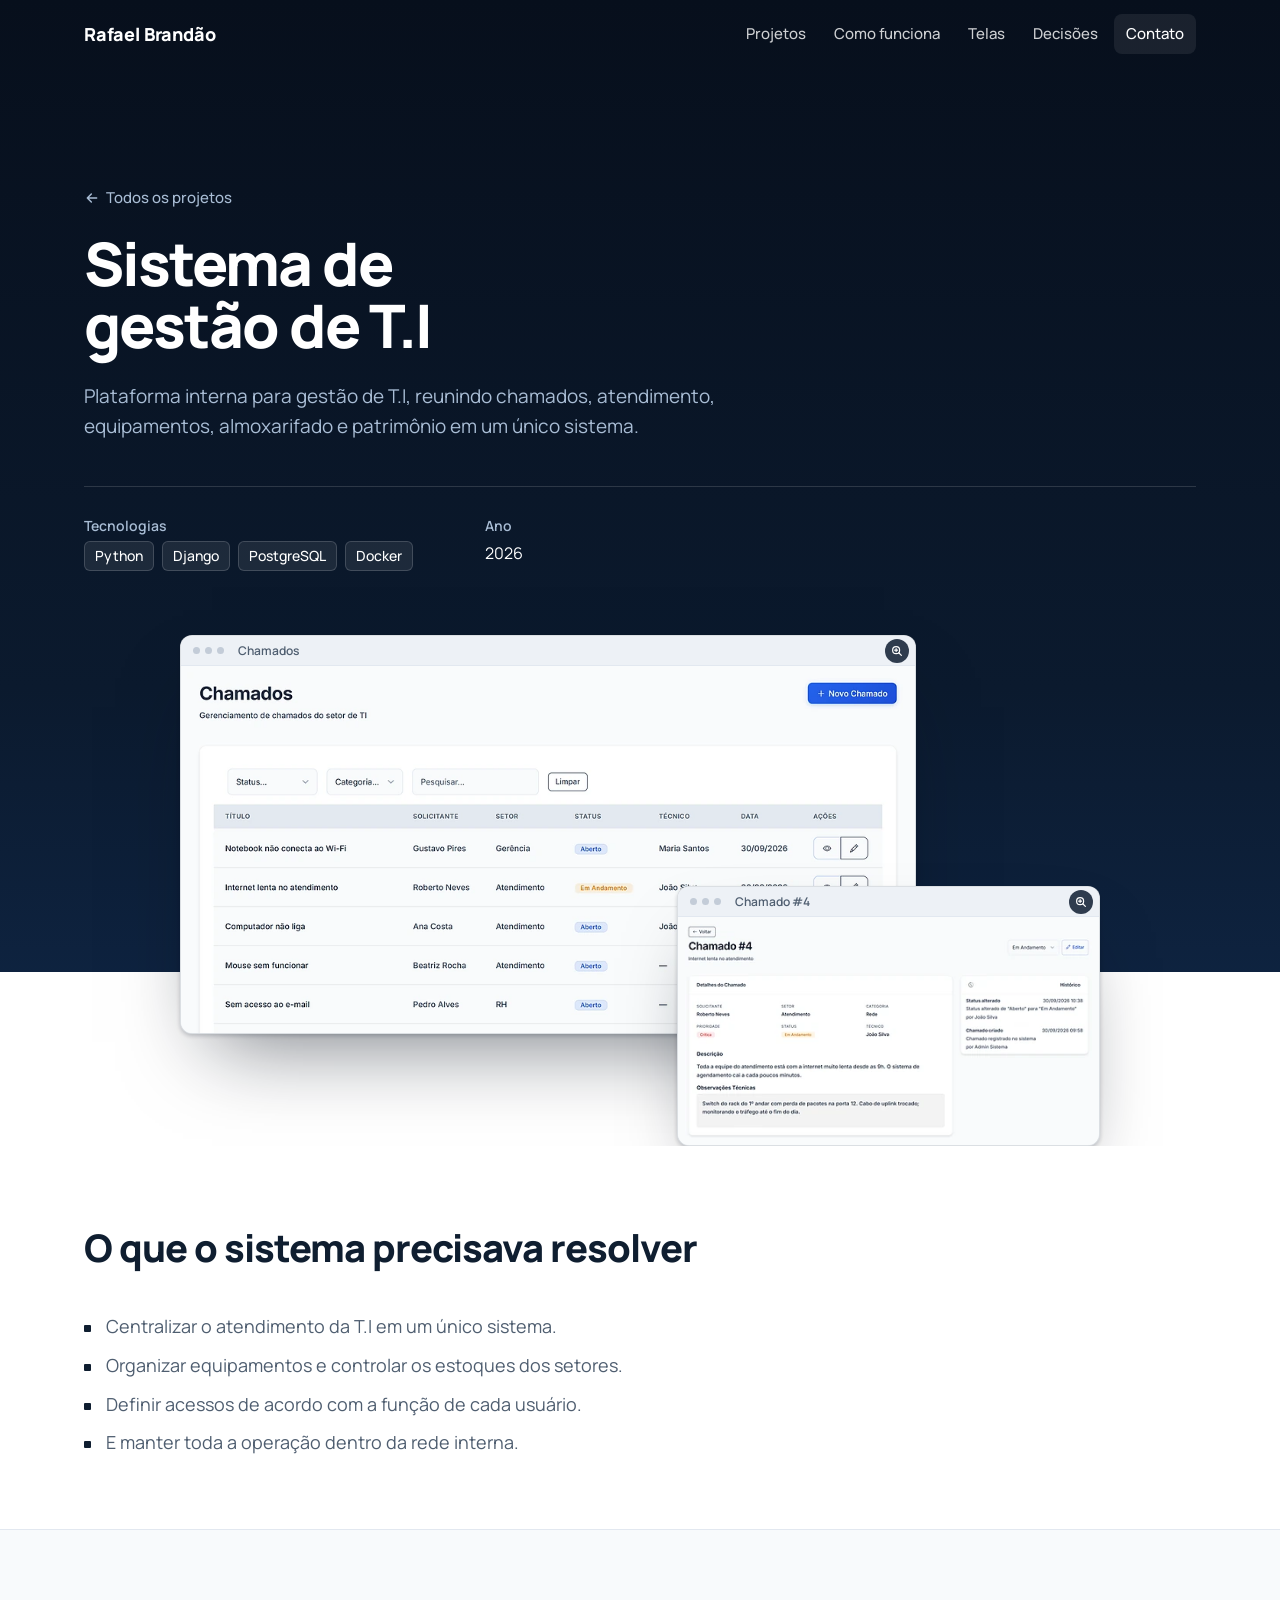
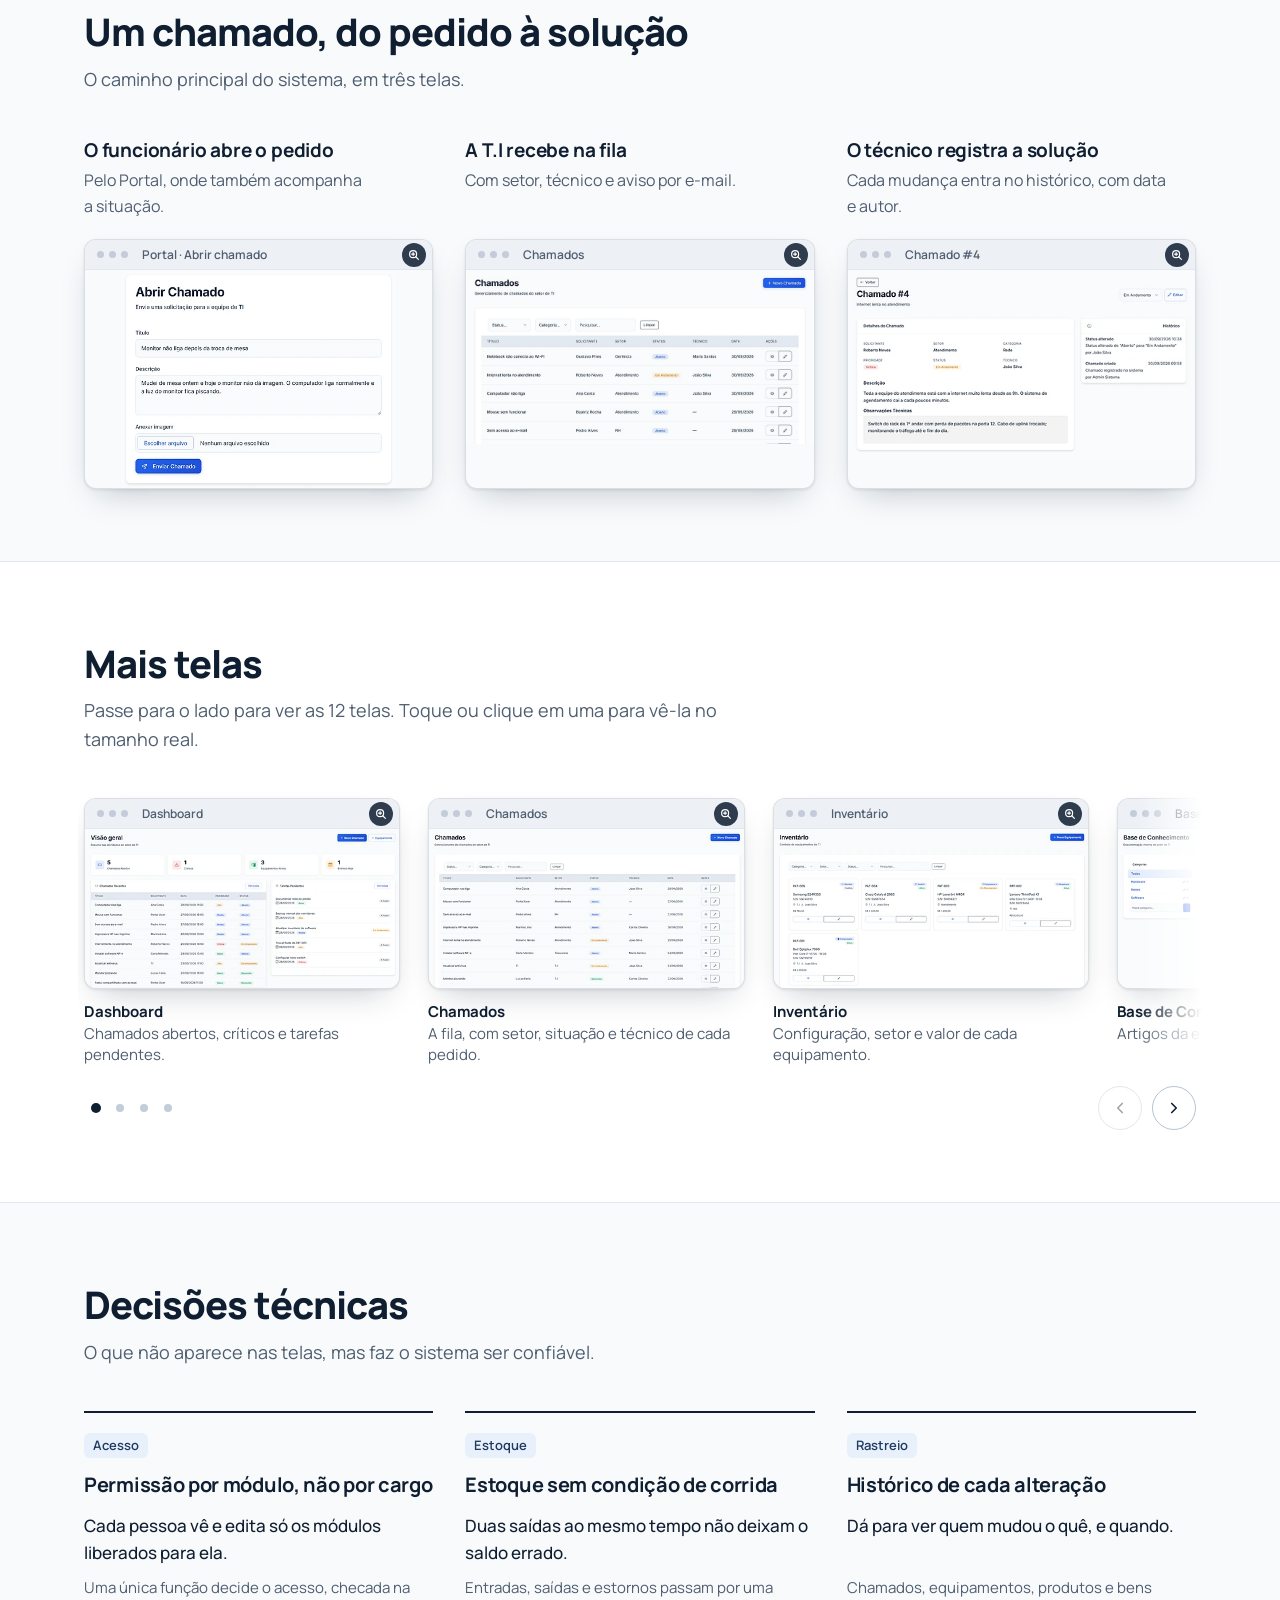
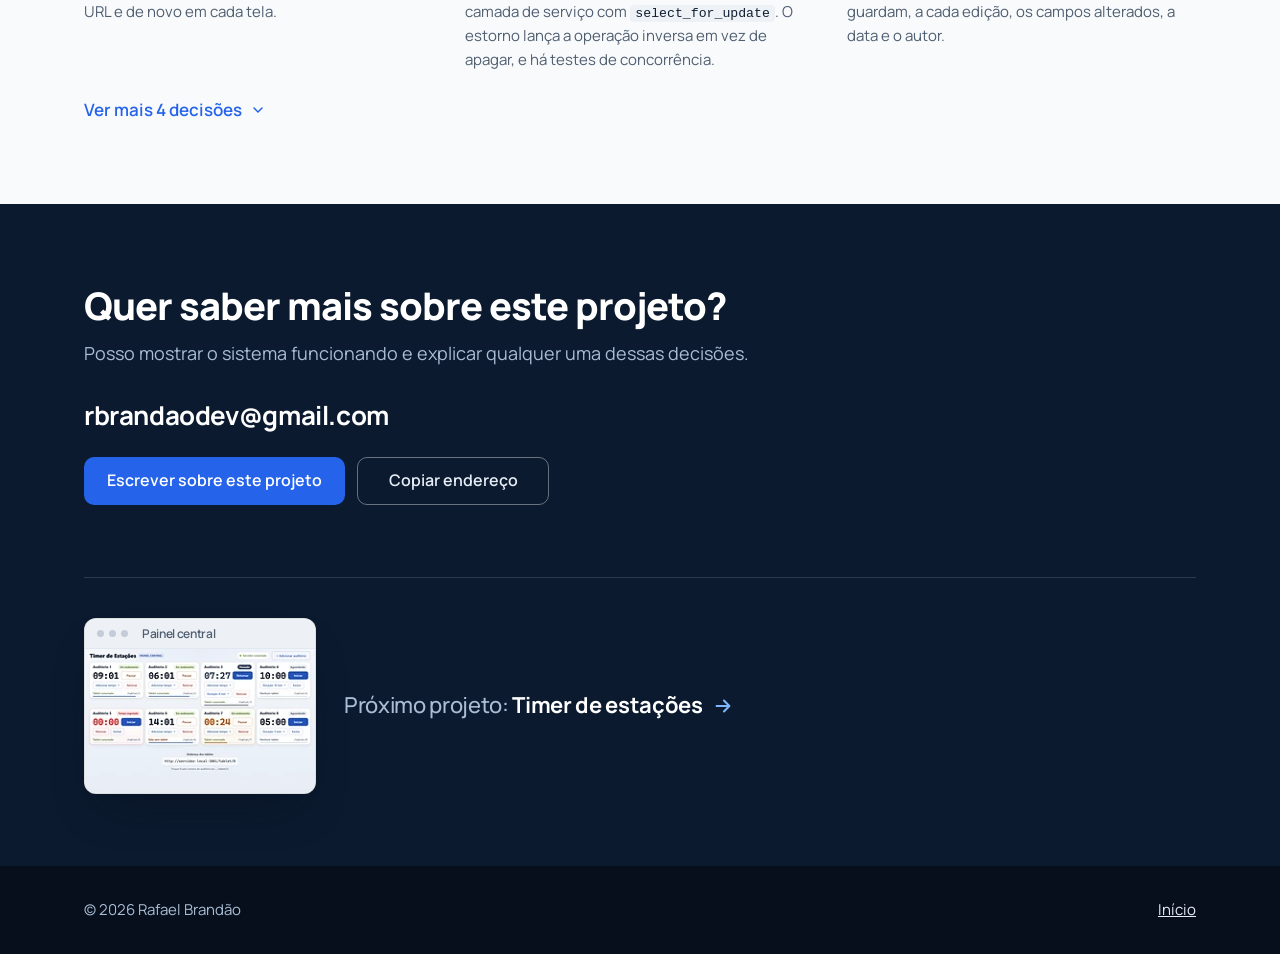
==== projetos/sistema-gestao-ti.html @ ccccfebf "Portfólio com três estudos de caso Site estático em HTML, CSS e JavaScript puros, sem dependências, " ====
<!DOCTYPE html>
<html lang="pt-BR">
<head>
<meta charset="UTF-8">
<meta name="viewport" content="width=device-width, initial-scale=1">
<title>Sistema de gestão de T.I — Rafael Brandão</title>
<meta name="description" content="Estudo de caso: sistema interno de gestão de T.I em Django, com chamados, inventário, almoxarifado e patrimônio.">
<meta name="theme-color" content="#070F1C">
<link rel="icon" href="../assets/icones/icone.svg" type="image/svg+xml">
<link rel="icon" href="../assets/icones/icone-32.png" type="image/png" sizes="32x32">
<link rel="apple-touch-icon" href="../assets/icones/icone-180.png">
<meta property="og:type" content="article">
<meta property="og:locale" content="pt_BR">
<meta property="og:site_name" content="Rafael Brandão">
<meta property="og:title" content="Sistema de gestão de T.I — Rafael Brandão">
<meta property="og:description" content="Estudo de caso: sistema interno de gestão de T.I em Django, com chamados, inventário, almoxarifado e patrimônio.">
<meta property="og:url" content="https://rbrafazin.github.io/portfolio/projetos/sistema-gestao-ti.html">
<meta property="og:image" content="https://rbrafazin.github.io/portfolio/assets/img/compartilhar/sistema-gestao-ti.png">
<meta property="og:image:width" content="1200">
<meta property="og:image:height" content="630">
<meta property="og:image:alt" content="Fila de chamados do sistema de gestão de T.I, com o histórico de um chamado sobreposto">
<meta name="twitter:card" content="summary_large_image">
<!--
  Projeto mostrado de forma anônima: sem nome, logo, setores ou e-mails da instituição.
  As telas são a área de conteúdo do sistema, sem a barra do topo e a lateral.
-->
<link rel="stylesheet" href="../assets/css/estilo.css">
<link rel="stylesheet" href="../assets/css/estudo.css">
</head>
<body>
<a class="pular" href="#conteudo">Pular para o conteúdo</a>

<header class="nav" id="nav">
  <div class="container">
    <a href="../index.html" class="marca">Rafael Brandão</a>
    <button class="nav-toggle" id="nav-toggle" aria-label="Abrir menu" aria-expanded="false" aria-controls="nav-links">
      <svg width="20" height="20" viewBox="0 0 24 24" fill="none" stroke="currentColor" stroke-width="2" stroke-linecap="round" aria-hidden="true"><path d="M4 7h16M4 12h16M4 17h16"/></svg>
    </button>
    <nav class="nav-links" id="nav-links" aria-label="Seções">
      <a href="../index.html#projetos">Projetos</a>
      <a href="#fluxo">Como funciona</a>
      <a href="#telas">Telas</a>
      <a href="#decisoes">Decisões</a>
      <a href="#contato">Contato</a>
    </nav>
  </div>
</header>

<main id="conteudo">

  <div class="topo escuro">
    <div class="container">
      <a class="voltar" href="../index.html#projetos">
        <svg width="16" height="16" viewBox="0 0 24 24" fill="none" stroke="currentColor" stroke-width="2.2" stroke-linecap="round" stroke-linejoin="round" aria-hidden="true"><path d="M19 12H5M11 18l-6-6 6-6"/></svg>
        Todos os projetos</a>
      <h1>Sistema de gestão de T.I</h1>
      <p class="sub">Plataforma interna para gestão de T.I, reunindo chamados, atendimento, equipamentos, almoxarifado e patrimônio em um único sistema.</p>
      <dl class="ficha">
        <div><dt>Tecnologias</dt><dd><ul class="etiquetas"><li>Python</li><li>Django</li><li>PostgreSQL</li><li>Docker</li></ul></dd></div>
        <div><dt>Ano</dt><dd>2026</dd></div>
      </dl>
      <div class="topo-tela">
        <div class="capa capa-ti">
          <button type="button" class="janela capa-principal ampliavel" data-titulo="Fila de chamados da T.I"><span class="janela-barra">Chamados</span><img src="../assets/img/sistema-ti/chamados-fila.png" srcset="../assets/img/sistema-ti/chamados-fila-160.webp 160w, ../assets/img/sistema-ti/chamados-fila-240.webp 240w, ../assets/img/sistema-ti/chamados-fila-320.webp 320w, ../assets/img/sistema-ti/chamados-fila-480.webp 480w, ../assets/img/sistema-ti/chamados-fila-640.webp 640w, ../assets/img/sistema-ti/chamados-fila-960.webp 960w, ../assets/img/sistema-ti/chamados-fila-1280.webp 1280w, ../assets/img/sistema-ti/chamados-fila-1920.webp 1920w, ../assets/img/sistema-ti/chamados-fila.png 2560w" sizes="(max-width:880px) 75vw, (max-width:1208px) 72vw, 734px" alt="Fila de chamados da equipe de T.I com título, solicitante, setor e situação de cada pedido" width="2560" height="1280"></button>
          <button type="button" class="janela capa-peca ampliavel" data-titulo="Detalhe de um chamado"><span class="janela-barra">Chamado #4</span><img src="../assets/img/sistema-ti/chamado-detalhe.png" srcset="../assets/img/sistema-ti/chamado-detalhe-160.webp 160w, ../assets/img/sistema-ti/chamado-detalhe-240.webp 240w, ../assets/img/sistema-ti/chamado-detalhe-320.webp 320w, ../assets/img/sistema-ti/chamado-detalhe-480.webp 480w, ../assets/img/sistema-ti/chamado-detalhe-640.webp 640w, ../assets/img/sistema-ti/chamado-detalhe-960.webp 960w, ../assets/img/sistema-ti/chamado-detalhe-1280.webp 1280w, ../assets/img/sistema-ti/chamado-detalhe-1920.webp 1920w, ../assets/img/sistema-ti/chamado-detalhe.png 2560w" sizes="(max-width:880px) 43vw, (max-width:1208px) 41vw, 421px" alt="Histórico de um chamado, com cada mudança de situação, a data e quem alterou" width="2560" height="1380"></button>
        </div>
      </div>
    </div>
  </div>

  <section id="contexto">
    <div class="container">
      <div class="titulo-sec"><h2>O que o sistema precisava resolver</h2></div>
      <div class="texto-longo">
        <ul class="objetivos">
          <li>Centralizar o atendimento da T.I em um único sistema.</li>
          <li>Organizar equipamentos e controlar os estoques dos setores.</li>
          <li>Definir acessos de acordo com a função de cada usuário.</li>
          <li>E manter toda a operação dentro da rede interna.</li>
        </ul>
      </div>
    </div>
  </section>

  <section id="fluxo">
    <div class="container">
      <div class="titulo-sec">
        <h2>Um chamado, do pedido à solução</h2>
        <p>O caminho principal do sistema, em três telas.</p>
      </div>
      <div class="passos iguais">
        <div>
          <h3>O funcionário abre o pedido</h3>
          <p>Pelo Portal, onde também acompanha a situação.</p>
          <button type="button" class="janela ampliavel" data-titulo="Portal: abrir chamado"><span class="janela-barra">Portal · Abrir chamado</span><img src="../assets/img/sistema-ti/portal-abrir.png" srcset="../assets/img/sistema-ti/portal-abrir-160.webp 160w, ../assets/img/sistema-ti/portal-abrir-240.webp 240w, ../assets/img/sistema-ti/portal-abrir-320.webp 320w, ../assets/img/sistema-ti/portal-abrir-480.webp 480w, ../assets/img/sistema-ti/portal-abrir-640.webp 640w, ../assets/img/sistema-ti/portal-abrir-960.webp 960w, ../assets/img/sistema-ti/portal-abrir-1280.webp 1280w, ../assets/img/sistema-ti/portal-abrir.png 1408w" sizes="(max-width:880px) 94vw, (max-width:1208px) 29vw, 347px" alt="Formulário Abrir Chamado preenchido com título e descrição, com campo para anexar imagem" width="1408" height="1108" loading="lazy"></button>
        </div>
        <div>
          <h3>A T.I recebe na fila</h3>
          <p>Com setor, técnico e aviso por e-mail.</p>
          <button type="button" class="janela ampliavel" data-titulo="Fila de chamados da T.I"><span class="janela-barra">Chamados</span><img src="../assets/img/sistema-ti/chamados-fila.png" srcset="../assets/img/sistema-ti/chamados-fila-160.webp 160w, ../assets/img/sistema-ti/chamados-fila-240.webp 240w, ../assets/img/sistema-ti/chamados-fila-320.webp 320w, ../assets/img/sistema-ti/chamados-fila-480.webp 480w, ../assets/img/sistema-ti/chamados-fila-640.webp 640w, ../assets/img/sistema-ti/chamados-fila-960.webp 960w, ../assets/img/sistema-ti/chamados-fila-1280.webp 1280w, ../assets/img/sistema-ti/chamados-fila-1920.webp 1920w, ../assets/img/sistema-ti/chamados-fila.png 2560w" sizes="(max-width:880px) 94vw, (max-width:1208px) 29vw, 347px" alt="Fila de chamados da equipe de T.I com título, solicitante, setor e situação de cada pedido" width="2560" height="1280"></button>
        </div>
        <div>
          <h3>O técnico registra a solução</h3>
          <p>Cada mudança entra no histórico, com data e autor.</p>
          <button type="button" class="janela ampliavel" data-titulo="Detalhe de um chamado"><span class="janela-barra">Chamado #4</span><img src="../assets/img/sistema-ti/chamado-detalhe.png" srcset="../assets/img/sistema-ti/chamado-detalhe-160.webp 160w, ../assets/img/sistema-ti/chamado-detalhe-240.webp 240w, ../assets/img/sistema-ti/chamado-detalhe-320.webp 320w, ../assets/img/sistema-ti/chamado-detalhe-480.webp 480w, ../assets/img/sistema-ti/chamado-detalhe-640.webp 640w, ../assets/img/sistema-ti/chamado-detalhe-960.webp 960w, ../assets/img/sistema-ti/chamado-detalhe-1280.webp 1280w, ../assets/img/sistema-ti/chamado-detalhe-1920.webp 1920w, ../assets/img/sistema-ti/chamado-detalhe.png 2560w" sizes="(max-width:880px) 94vw, (max-width:1208px) 29vw, 347px" alt="Histórico de um chamado, com cada mudança de situação, a data e quem alterou" width="2560" height="1380"></button>
        </div>
      </div>
    </div>
  </section>

  <section id="telas">
    <div class="container">
      <div class="titulo-sec">
        <h2>Mais telas</h2>
        <p>Passe para o lado para ver as 12 telas. Toque ou clique em uma para vê-la no tamanho real.</p>
      </div>
      <div class="carrossel" data-carrossel>
        <div class="miniaturas carrossel-trilho" tabindex="0" aria-label="Telas do sistema; role para o lado para ver todas">
          <figure>
            <button type="button" class="janela ampliavel" data-densidade="1" data-titulo="Dashboard"><span class="janela-barra">Dashboard</span><img src="../assets/img/sistema-ti/telas/dashboard.png" srcset="../assets/img/sistema-ti/telas/dashboard-160.webp 160w, ../assets/img/sistema-ti/telas/dashboard-240.webp 240w, ../assets/img/sistema-ti/telas/dashboard-320.webp 320w, ../assets/img/sistema-ti/telas/dashboard-480.webp 480w, ../assets/img/sistema-ti/telas/dashboard-640.webp 640w, ../assets/img/sistema-ti/telas/dashboard-960.webp 960w, ../assets/img/sistema-ti/telas/dashboard-1280.webp 1280w, ../assets/img/sistema-ti/telas/dashboard.png 1656w" sizes="(max-width:880px) 46vw, (max-width:1208px) 30vw, 350px" alt="Dashboard com chamados abertos, críticos, equipamentos ativos, eventos do dia, chamados recentes e tarefas pendentes" width="1656" height="840" loading="lazy"></button>
            <figcaption><b>Dashboard</b> Chamados abertos, críticos e tarefas pendentes.</figcaption>
          </figure>
          <figure>
            <button type="button" class="janela ampliavel" data-densidade="1" data-titulo="Chamados"><span class="janela-barra">Chamados</span><img src="../assets/img/sistema-ti/telas/chamados.png" srcset="../assets/img/sistema-ti/telas/chamados-160.webp 160w, ../assets/img/sistema-ti/telas/chamados-240.webp 240w, ../assets/img/sistema-ti/telas/chamados-320.webp 320w, ../assets/img/sistema-ti/telas/chamados-480.webp 480w, ../assets/img/sistema-ti/telas/chamados-640.webp 640w, ../assets/img/sistema-ti/telas/chamados-960.webp 960w, ../assets/img/sistema-ti/telas/chamados-1280.webp 1280w, ../assets/img/sistema-ti/telas/chamados.png 1656w" sizes="(max-width:880px) 46vw, (max-width:1208px) 30vw, 350px" alt="Lista de chamados com título, solicitante, setor, situação, técnico e data" width="1656" height="840" loading="lazy"></button>
            <figcaption><b>Chamados</b> A fila, com setor, situação e técnico de cada pedido.</figcaption>
          </figure>
          <figure>
            <button type="button" class="janela ampliavel" data-densidade="1" data-titulo="Inventário"><span class="janela-barra">Inventário</span><img src="../assets/img/sistema-ti/telas/inventario.png" srcset="../assets/img/sistema-ti/telas/inventario-160.webp 160w, ../assets/img/sistema-ti/telas/inventario-240.webp 240w, ../assets/img/sistema-ti/telas/inventario-320.webp 320w, ../assets/img/sistema-ti/telas/inventario-480.webp 480w, ../assets/img/sistema-ti/telas/inventario-640.webp 640w, ../assets/img/sistema-ti/telas/inventario-960.webp 960w, ../assets/img/sistema-ti/telas/inventario-1280.webp 1280w, ../assets/img/sistema-ti/telas/inventario.png 1656w" sizes="(max-width:880px) 46vw, (max-width:1208px) 30vw, 350px" alt="Inventário com um cartão por equipamento: patrimônio, modelo, número de série, setor, responsável e valor" width="1656" height="840" loading="lazy"></button>
            <figcaption><b>Inventário</b> Configuração, setor e valor de cada equipamento.</figcaption>
          </figure>
          <figure>
            <button type="button" class="janela ampliavel" data-densidade="1" data-titulo="Base de Conhecimento"><span class="janela-barra">Base de Conhecimento</span><img src="../assets/img/sistema-ti/telas/base-de-conhecimento.png" srcset="../assets/img/sistema-ti/telas/base-de-conhecimento-160.webp 160w, ../assets/img/sistema-ti/telas/base-de-conhecimento-240.webp 240w, ../assets/img/sistema-ti/telas/base-de-conhecimento-320.webp 320w, ../assets/img/sistema-ti/telas/base-de-conhecimento-480.webp 480w, ../assets/img/sistema-ti/telas/base-de-conhecimento-640.webp 640w, ../assets/img/sistema-ti/telas/base-de-conhecimento-960.webp 960w, ../assets/img/sistema-ti/telas/base-de-conhecimento-1280.webp 1280w, ../assets/img/sistema-ti/telas/base-de-conhecimento.png 1656w" sizes="(max-width:880px) 46vw, (max-width:1208px) 30vw, 350px" alt="Base de conhecimento com categorias à esquerda e artigos de software, hardware e redes" width="1656" height="840" loading="lazy"></button>
            <figcaption><b>Base de Conhecimento</b> Artigos da equipe, organizados por categoria.</figcaption>
          </figure>
          <figure>
            <button type="button" class="janela ampliavel" data-densidade="1" data-titulo="Kanban"><span class="janela-barra">Kanban</span><img src="../assets/img/sistema-ti/telas/kanban.png" srcset="../assets/img/sistema-ti/telas/kanban-160.webp 160w, ../assets/img/sistema-ti/telas/kanban-240.webp 240w, ../assets/img/sistema-ti/telas/kanban-320.webp 320w, ../assets/img/sistema-ti/telas/kanban-480.webp 480w, ../assets/img/sistema-ti/telas/kanban-640.webp 640w, ../assets/img/sistema-ti/telas/kanban-960.webp 960w, ../assets/img/sistema-ti/telas/kanban-1280.webp 1280w, ../assets/img/sistema-ti/telas/kanban.png 1656w" sizes="(max-width:880px) 46vw, (max-width:1208px) 30vw, 350px" alt="Quadro Kanban com as colunas A fazer, Em andamento e Concluído, cada tarefa com prioridade, prazo e responsável" width="1656" height="840" loading="lazy"></button>
            <figcaption><b>Kanban</b> Tarefas com prioridade, prazo e responsável.</figcaption>
          </figure>
          <figure>
            <button type="button" class="janela ampliavel" data-densidade="1" data-titulo="Calendário"><span class="janela-barra">Calendário</span><img src="../assets/img/sistema-ti/telas/calendario.png" srcset="../assets/img/sistema-ti/telas/calendario-160.webp 160w, ../assets/img/sistema-ti/telas/calendario-240.webp 240w, ../assets/img/sistema-ti/telas/calendario-320.webp 320w, ../assets/img/sistema-ti/telas/calendario-480.webp 480w, ../assets/img/sistema-ti/telas/calendario-640.webp 640w, ../assets/img/sistema-ti/telas/calendario-960.webp 960w, ../assets/img/sistema-ti/telas/calendario-1280.webp 1280w, ../assets/img/sistema-ti/telas/calendario.png 1656w" sizes="(max-width:880px) 46vw, (max-width:1208px) 30vw, 350px" alt="Calendário do mês com manutenções, reuniões, backups, visitas e vencimentos, e a lista dos próximos eventos" width="1656" height="840" loading="lazy"></button>
            <figcaption><b>Calendário</b> Manutenções, backups, visitas e vencimentos.</figcaption>
          </figure>
          <figure>
            <button type="button" class="janela ampliavel" data-densidade="1" data-titulo="Portal"><span class="janela-barra">Portal</span><img src="../assets/img/sistema-ti/telas/portal.png" srcset="../assets/img/sistema-ti/telas/portal-160.webp 160w, ../assets/img/sistema-ti/telas/portal-240.webp 240w, ../assets/img/sistema-ti/telas/portal-320.webp 320w, ../assets/img/sistema-ti/telas/portal-480.webp 480w, ../assets/img/sistema-ti/telas/portal-640.webp 640w, ../assets/img/sistema-ti/telas/portal-960.webp 960w, ../assets/img/sistema-ti/telas/portal-1280.webp 1280w, ../assets/img/sistema-ti/telas/portal.png 1656w" sizes="(max-width:880px) 46vw, (max-width:1208px) 30vw, 350px" alt="Portal do funcionário com o formulário Abrir Chamado e a lista Meus Chamados" width="1656" height="840" loading="lazy"></button>
            <figcaption><b>Portal</b> Onde o funcionário abre e acompanha os pedidos.</figcaption>
          </figure>
          <figure>
            <button type="button" class="janela ampliavel" data-densidade="1" data-titulo="Almoxarifado"><span class="janela-barra">Almoxarifado</span><img src="../assets/img/sistema-ti/telas/almoxarifado.png" srcset="../assets/img/sistema-ti/telas/almoxarifado-160.webp 160w, ../assets/img/sistema-ti/telas/almoxarifado-240.webp 240w, ../assets/img/sistema-ti/telas/almoxarifado-320.webp 320w, ../assets/img/sistema-ti/telas/almoxarifado-480.webp 480w, ../assets/img/sistema-ti/telas/almoxarifado-640.webp 640w, ../assets/img/sistema-ti/telas/almoxarifado-960.webp 960w, ../assets/img/sistema-ti/telas/almoxarifado-1280.webp 1280w, ../assets/img/sistema-ti/telas/almoxarifado.png 1656w" sizes="(max-width:880px) 46vw, (max-width:1208px) 30vw, 350px" alt="Produtos do almoxarifado em cartões, com categoria, situação do estoque, saldo, preço e fornecedor" width="1656" height="840" loading="lazy"></button>
            <figcaption><b>Almoxarifado</b> Produtos com saldo, preço e fornecedor.</figcaption>
          </figure>
          <figure>
            <button type="button" class="janela ampliavel" data-densidade="1" data-titulo="Fornecedores"><span class="janela-barra">Fornecedores</span><img src="../assets/img/sistema-ti/telas/fornecedores.png" srcset="../assets/img/sistema-ti/telas/fornecedores-160.webp 160w, ../assets/img/sistema-ti/telas/fornecedores-240.webp 240w, ../assets/img/sistema-ti/telas/fornecedores-320.webp 320w, ../assets/img/sistema-ti/telas/fornecedores-480.webp 480w, ../assets/img/sistema-ti/telas/fornecedores-640.webp 640w, ../assets/img/sistema-ti/telas/fornecedores-960.webp 960w, ../assets/img/sistema-ti/telas/fornecedores-1280.webp 1280w, ../assets/img/sistema-ti/telas/fornecedores.png 1656w" sizes="(max-width:880px) 46vw, (max-width:1208px) 30vw, 350px" alt="Lista de fornecedores com empresa, CNPJ, categoria, vendedor e telefone" width="1656" height="840" loading="lazy"></button>
            <figcaption><b>Fornecedores</b> CNPJ, categoria e contato de cada fornecedor.</figcaption>
          </figure>
          <figure>
            <button type="button" class="janela ampliavel" data-densidade="1" data-titulo="Patrimônios"><span class="janela-barra">Patrimônios</span><img src="../assets/img/sistema-ti/telas/patrimonios.png" srcset="../assets/img/sistema-ti/telas/patrimonios-160.webp 160w, ../assets/img/sistema-ti/telas/patrimonios-240.webp 240w, ../assets/img/sistema-ti/telas/patrimonios-320.webp 320w, ../assets/img/sistema-ti/telas/patrimonios-480.webp 480w, ../assets/img/sistema-ti/telas/patrimonios-640.webp 640w, ../assets/img/sistema-ti/telas/patrimonios-960.webp 960w, ../assets/img/sistema-ti/telas/patrimonios-1280.webp 1280w, ../assets/img/sistema-ti/telas/patrimonios.png 1656w" sizes="(max-width:880px) 46vw, (max-width:1208px) 30vw, 350px" alt="Patrimônios em cartões, com código, categoria, situação, modelo, local e valor de cada bem" width="1656" height="840" loading="lazy"></button>
            <figcaption><b>Patrimônios</b> Os bens de cada setor, com local e valor.</figcaption>
          </figure>
          <figure>
            <button type="button" class="janela ampliavel" data-densidade="1" data-titulo="Movimentações"><span class="janela-barra">Movimentações</span><img src="../assets/img/sistema-ti/telas/movimentacoes.png" srcset="../assets/img/sistema-ti/telas/movimentacoes-160.webp 160w, ../assets/img/sistema-ti/telas/movimentacoes-240.webp 240w, ../assets/img/sistema-ti/telas/movimentacoes-320.webp 320w, ../assets/img/sistema-ti/telas/movimentacoes-480.webp 480w, ../assets/img/sistema-ti/telas/movimentacoes-640.webp 640w, ../assets/img/sistema-ti/telas/movimentacoes-960.webp 960w, ../assets/img/sistema-ti/telas/movimentacoes-1280.webp 1280w, ../assets/img/sistema-ti/telas/movimentacoes.png 1656w" sizes="(max-width:880px) 46vw, (max-width:1208px) 30vw, 350px" alt="Histórico de movimentações do almoxarifado com data, produto, tipo, motivo, quantidade, saldo, fornecedor e usuário" width="1656" height="840" loading="lazy"></button>
            <figcaption><b>Movimentações</b> Entradas e saídas, com estorno a um clique.</figcaption>
          </figure>
          <figure>
            <button type="button" class="janela ampliavel" data-densidade="1" data-titulo="Usuários"><span class="janela-barra">Usuários</span><img src="../assets/img/sistema-ti/telas/usuarios.png" srcset="../assets/img/sistema-ti/telas/usuarios-160.webp 160w, ../assets/img/sistema-ti/telas/usuarios-240.webp 240w, ../assets/img/sistema-ti/telas/usuarios-320.webp 320w, ../assets/img/sistema-ti/telas/usuarios-480.webp 480w, ../assets/img/sistema-ti/telas/usuarios-640.webp 640w, ../assets/img/sistema-ti/telas/usuarios-960.webp 960w, ../assets/img/sistema-ti/telas/usuarios-1280.webp 1280w, ../assets/img/sistema-ti/telas/usuarios.png 1656w" sizes="(max-width:880px) 46vw, (max-width:1208px) 30vw, 350px" alt="Lista de usuários com nome, e-mail, setor e se é administrador e está ativo" width="1656" height="840" loading="lazy"></button>
            <figcaption><b>Usuários</b> Cada pessoa com o seu setor e o seu acesso.</figcaption>
          </figure>
        </div>
      </div>
    </div>
  </section>

  <section id="decisoes">
    <div class="container">
      <div class="titulo-sec">
        <h2>Decisões técnicas</h2>
        <p>O que não aparece nas telas, mas faz o sistema ser confiável.</p>
      </div>
      <ul class="decisoes-grade">
        <li><span class="tema">Acesso</span>
          <h3>Permissão por módulo, não por cargo</h3>
          <p class="na-pratica">Cada pessoa vê e edita só os módulos liberados para ela.</p>
          <p>Uma única função decide o acesso, checada na URL e de novo em cada tela.</p></li>
        <li><span class="tema">Estoque</span>
          <h3>Estoque sem condição de corrida</h3>
          <p class="na-pratica">Duas saídas ao mesmo tempo não deixam o saldo errado.</p>
          <p>Entradas, saídas e estornos passam por uma camada de serviço com <code>select_for_update</code>. O estorno lança a operação inversa em vez de apagar, e há testes de concorrência.</p></li>
        <li><span class="tema">Rastreio</span>
          <h3>Histórico de cada alteração</h3>
          <p class="na-pratica">Dá para ver quem mudou o quê, e quando.</p>
          <p>Chamados, equipamentos, produtos e bens guardam, a cada edição, os campos alterados, a data e o autor.</p></li>
      </ul>
      <details class="mais-decisoes">
        <summary>Ver mais 4 decisões <svg width="16" height="16" viewBox="0 0 24 24" fill="none" stroke="currentColor" stroke-width="2.2" stroke-linecap="round" stroke-linejoin="round" aria-hidden="true"><path d="M6 9l6 6 6-6"/></svg></summary>
        <ul class="decisoes-grade duas">
          <li><span class="tema">Setores</span>
            <h3>Dois setores, um modelo só</h3>
            <p class="na-pratica">Um setor acompanha os dois almoxarifados; o outro vê só o seu.</p>
            <p>Os dois usam as mesmas tabelas, separadas por um campo de setor, e as mesmas views, parametrizadas. O isolamento é assimétrico de propósito.</p></li>
          <li><span class="tema">Patrimônio</span>
            <h3>Inventário e patrimônio sempre iguais</h3>
            <p class="na-pratica">Cadastrar um equipamento de T.I já cria o bem no patrimônio.</p>
            <p>Um signal cria ou atualiza o bem correspondente e traduz o status entre os dois modelos. O número de patrimônio fica travado depois de criado.</p></li>
          <li><span class="tema">Segurança</span>
            <h3>Segurança nos detalhes</h3>
            <p class="na-pratica">Login, planilhas e anexos não viram porta de entrada.</p>
            <p>Bloqueio de força bruta por usuário e IP, CSV protegido contra fórmulas maliciosas, uploads validados e comprimidos, e dados passados ao JavaScript sem interpolação insegura.</p></li>
          <li><span class="tema">Infraestrutura</span>
            <h3>Funciona sem internet</h3>
            <p class="na-pratica">O sistema roda inteiro na rede interna.</p>
            <p>Fontes, bibliotecas de front-end e a geração de PDF ficam no próprio servidor. O deploy roda em Docker, com Gunicorn e Nginx.</p></li>
        </ul>
      </details>
    </div>
  </section>

  <section id="contato" class="fim escuro">
    <div class="container">
      <div class="titulo-sec">
        <h2>Quer saber mais sobre este projeto?</h2>
        <p>Posso mostrar o sistema funcionando e explicar qualquer uma dessas decisões.</p>
      </div>
      <p class="email">rbrandaodev@gmail.com</p>
      <div class="acoes">
        <a class="btn btn-primario" href="mailto:rbrandaodev@gmail.com?subject=Sistema%20de%20gest%C3%A3o%20de%20T.I">Escrever sobre este projeto</a>
        <button type="button" class="btn btn-secundario" data-copiar="rbrandaodev@gmail.com" aria-live="polite">Copiar endereço</button>
      </div>
      <a class="proximo" href="timer-estacoes.html">
        <span class="janela"><span class="janela-barra">Painel central</span><img src="../assets/img/timer-estacoes/painel.png" srcset="../assets/img/timer-estacoes/painel-160.webp 160w, ../assets/img/timer-estacoes/painel-240.webp 240w, ../assets/img/timer-estacoes/painel-320.webp 320w, ../assets/img/timer-estacoes/painel-480.webp 480w, ../assets/img/timer-estacoes/painel-640.webp 640w, ../assets/img/timer-estacoes/painel-960.webp 960w, ../assets/img/timer-estacoes/painel-1280.webp 1280w, ../assets/img/timer-estacoes/painel-1920.webp 1920w, ../assets/img/timer-estacoes/painel.png 2400w" sizes="230px" alt="" width="2400" height="1500" loading="lazy"></span>
        <span>Próximo projeto: <b>Timer de estações</b> <svg width="22" height="22" viewBox="0 0 24 24" fill="none" stroke="currentColor" stroke-width="2.2" stroke-linecap="round" stroke-linejoin="round" aria-hidden="true"><path d="M5 12h14M13 6l6 6-6 6"/></svg></span>
      </a>
    </div>
  </section>

</main>

<footer>
  <div class="container">
    <span>© 2026 Rafael Brandão</span>
    <a class="direita" href="../index.html">Início</a>
  </div>
</footer>

<dialog class="lightbox" id="lightbox" aria-label="Tela ampliada">
  <button type="button" class="fechar" aria-label="Fechar">
    <svg width="18" height="18" viewBox="0 0 24 24" fill="none" stroke="currentColor" stroke-width="2.2" stroke-linecap="round" aria-hidden="true"><path d="M6 6l12 12M18 6L6 18"/></svg>
  </button>
  <figure><figcaption></figcaption></figure>
</dialog>

<script src="../assets/js/site.js"></script>
</body>
</html>
---- assets/css/estilo.css ----
/* ---------- Manrope (local; licença SIL OFL 1.1 em assets/fontes/OFL.txt) ---------- */
/* fonte variável, só o subconjunto latino: um arquivo cobre os pesos de 200 a 800 */
@font-face{font-family:'Manrope';font-style:normal;font-weight:200 800;font-display:swap;src:url('../fontes/manrope.woff2') format('woff2')}

:root{
  --navy-0:#070F1C;
  --navy:#0B1A2E;
  --navy-2:#10284A;
  --fundo:#FFFFFF;
  --fundo-suave:#F8FAFC;   /* igual ao fundo das telas dos projetos: as capturas se fundem nele */
  --tinta:#0F1E30;
  --texto-2:#4F5E70;       /* 6,6:1 no branco; 6,3:1 no fundo suave */
  --no-escuro:#E6EDF6;
  --no-escuro-2:#A9BDD5;   /* 9,1:1 no navy */
  --acao:#2563EB;          /* 4,9:1 no fundo suave; sobre o navy só como preenchimento */
  --acao-forte:#1D4ED8;
  --destaque:#7CB7FF;      /* ênfase e foco sobre o navy (8,4:1) */
  --borda:#E2E8F0;
  --etiqueta-fundo:#E8F0FB;
  --etiqueta-tinta:#1E3A5F; /* 10,0:1 no fundo da etiqueta */
  --borda-no-escuro:rgba(255,255,255,.38);  /* 3,4:1 sobre o navy: contorno de controles */
  --raio:12px;
}
*{margin:0;padding:0;box-sizing:border-box}
html{scroll-behavior:smooth;scrollbar-color:#9AAABB var(--fundo-suave);accent-color:var(--acao)}
html:has(dialog[open]){overflow:hidden}
body{
  font-family:'Manrope',-apple-system,'Segoe UI',Roboto,'Helvetica Neue',Arial,sans-serif;
  font-size:17px;line-height:1.6;color:var(--tinta);background:var(--fundo);
  -webkit-font-smoothing:antialiased;caret-color:var(--acao);
}
::selection{background:var(--destaque);color:var(--navy-0)}
a{color:inherit}
img{max-width:100%;height:auto;display:block}
button{font:inherit;color:inherit}
:focus-visible{outline:2px solid var(--acao);outline-offset:3px;border-radius:6px}
/* a nav, o rodapé e a tela ampliada são escuros sem levar a classe .escuro */
.escuro :focus-visible,.nav :focus-visible,footer :focus-visible,.lightbox :focus-visible{outline-color:var(--destaque)}
h1,h2,h3{text-wrap:balance}
p{text-wrap:pretty}
ul{list-style:none}

.so-leitor{position:absolute;width:1px;height:1px;overflow:hidden;clip-path:inset(50%);white-space:nowrap}
.pular{position:fixed;top:12px;left:12px;z-index:70;padding:10px 16px;border-radius:10px;background:#fff;color:var(--tinta);font-weight:600;text-decoration:none;transform:translateY(-200%)}
.pular:focus{transform:none}

.container{max-width:1160px;margin:0 auto;padding:0 24px}
section{padding:104px 0 96px;scroll-margin-top:64px}
.titulo-sec{max-width:720px;margin-bottom:44px}
.titulo-sec h2{font-size:38px;font-weight:800;line-height:1.12;letter-spacing:-.026em;margin-bottom:12px}
.titulo-sec p{font-size:18px;color:var(--texto-2);max-width:62ch}
.a-definir{
  display:inline-block;font-weight:700;color:#6B4E00;background:#FFF3C4;
  border:1px dashed #B8900F;border-radius:6px;padding:0 8px;
}

/* ---------- nav ---------- */
.nav{position:fixed;top:0;left:0;right:0;z-index:60;border-bottom:1px solid transparent;transition:background .25s,border-color .25s}
/* sem backdrop-filter: com o fundo a 97% o desfoque não aparece, e ele seria refeito a cada quadro da rolagem */
.nav.rolado{background:rgba(7,15,28,.97);border-bottom-color:rgba(255,255,255,.08)}
.nav .container{display:flex;align-items:center;gap:24px;height:68px}
.marca{color:#fff;font-weight:800;font-size:18px;letter-spacing:-.01em;text-decoration:none;margin-right:auto;padding:8px 0}
.nav-links{display:flex;align-items:center;gap:4px;font-size:15px;font-weight:500;color:rgba(255,255,255,.8)}
.nav-links a{padding:8px 12px;border-radius:8px;text-decoration:none;transition:color .15s,background .15s}
.nav-links a:hover,.nav-links a.ativo{color:#fff;background:rgba(255,255,255,.08)}
.nav-toggle{display:none;width:44px;height:44px;border-radius:10px;border:1px solid var(--borda-no-escuro);background:none;color:#fff;cursor:pointer;align-items:center;justify-content:center}
@media (max-width:800px){
  .nav{background:rgba(7,15,28,.94)}
  .nav .container{height:60px}
  .nav-toggle{display:inline-flex}
  .nav-links{display:none;position:absolute;top:60px;left:0;right:0;flex-direction:column;align-items:stretch;gap:2px;background:rgba(7,15,28,.98);padding:8px 16px 16px;border-bottom:1px solid rgba(255,255,255,.08)}
  .nav-links.aberto{display:flex}
  .nav-links a{padding:13px 12px;font-size:16px}
}

/* ---------- topo escuro ---------- */
.topo{color:#fff;padding:176px 0 104px;background:linear-gradient(180deg,var(--navy-0) 0%,var(--navy) 60%,var(--navy-2) 100%)}
.topo h1{font-size:60px;font-weight:800;line-height:1.04;letter-spacing:-.032em;margin-bottom:24px;max-width:15ch}
.topo .sub{font-size:19px;color:var(--no-escuro-2);max-width:58ch}
.acoes{display:flex;flex-wrap:wrap;gap:12px;margin-top:36px}
.btn{display:inline-flex;align-items:center;justify-content:center;gap:8px;min-height:48px;padding:0 22px;border-radius:10px;border:1px solid transparent;font-size:16px;font-weight:600;text-decoration:none;cursor:pointer;transition:background .15s,border-color .15s}
.btn-primario{background:var(--acao);color:#fff}
.btn-primario:hover{background:var(--acao-forte)}
.btn-secundario{background:none;color:var(--no-escuro);border-color:var(--borda-no-escuro)}
.btn-secundario:hover{border-color:rgba(255,255,255,.62);background:rgba(255,255,255,.05)}

/* ---------- contato: o endereço fica visível e selecionável ---------- */
.email{font-size:26px;font-weight:700;letter-spacing:-.015em;color:#fff;user-select:all;overflow-wrap:anywhere}
.email + .acoes{margin-top:20px}
[data-copiar]{min-width:12em}

/* ---------- aparelhos: cada tela aparece onde o sistema roda ---------- */
/* janela de navegador, tablet ou celular, com a tela inteira reduzida dentro; o clique abre a tela no tamanho real */
.janela,.tablet,.celular{display:block;width:100%;padding:0;text-align:left;box-shadow:0 1px 3px rgba(15,30,48,.1),0 14px 32px -14px rgba(15,30,48,.28)}
.janela img,.tablet img,.celular img{display:block;width:100%}
.janela{border-radius:var(--raio);overflow:hidden;background:var(--fundo-suave);border:1px solid rgba(15,30,48,.12)}
.janela-barra{display:flex;align-items:center;height:30px;padding:0 40px 0 12px;background:#EDF1F6;border-bottom:1px solid var(--borda);font-size:12px;font-weight:600;color:var(--texto-2);white-space:nowrap;overflow:hidden;text-overflow:ellipsis}
.janela-barra::before{content:"";flex:none;width:7px;height:7px;border-radius:50%;background:#C3CCD8;box-shadow:12px 0 #C3CCD8,24px 0 #C3CCD8;margin-right:38px}
.tablet{padding:10px;border-radius:22px;background:var(--tinta);border:1px solid rgba(255,255,255,.14)}
.tablet img{border-radius:8px}
.celular{padding:7px;border-radius:26px;background:var(--tinta);border:1px solid rgba(255,255,255,.14)}
.celular img{border-radius:19px}

/* composição de capa: uma tela principal e uma peça sobreposta, diferente em cada projeto */
.capa{position:relative;display:block;padding-bottom:10%}
.capa-principal{width:80%}
.capa .capa-peca{position:absolute;right:0;bottom:0}
.capa-ti .capa-peca{width:46%}
.capa-timer .capa-peca{width:44%}
.capa-sorteio{padding-bottom:0}
/* aqui as duas peças ficam lado a lado: o celular cobriria a barra da janela */
.capa-sorteio .capa-principal{width:72%;margin-top:7%}
.capa-sorteio .capa-peca{width:27%;top:0;bottom:auto}

.ampliavel{position:relative;cursor:zoom-in}
/* a lupa avisa que a captura abre maior; no toque não existe cursor para avisar */
.ampliavel::after{
  content:"";position:absolute;right:12px;bottom:12px;width:36px;height:36px;border-radius:50%;
  background:rgba(11,26,46,.84) url("data:image/svg+xml,%3Csvg xmlns='http://www.w3.org/2000/svg' viewBox='0 0 24 24' fill='none' stroke='%23fff' stroke-width='2' stroke-linecap='round'%3E%3Ccircle cx='10.5' cy='10.5' r='6'/%3E%3Cpath d='M15 15l4.5 4.5M10.5 8v5M8 10.5h5'/%3E%3C/svg%3E") center/20px no-repeat;
  transition:background-color .15s;
}
.ampliavel:hover::after,.ampliavel:focus-visible::after{background-color:var(--acao)}
/* na janela, a lupa fica na barra, como um controle da própria janela */
.janela.ampliavel::after{top:3px;right:6px;bottom:auto;width:24px;height:24px;background-size:14px}

/* ---------- rodapé ---------- */
footer{background:var(--navy-0);color:var(--no-escuro-2);font-size:15px}
footer .container{display:flex;align-items:center;flex-wrap:wrap;gap:4px 32px;padding-top:22px;padding-bottom:22px}
footer a{color:var(--no-escuro);display:inline-block;padding:10px 0}
footer .direita{margin-left:auto}

/* ---------- tela ampliada ---------- */
.lightbox{border:0;padding:0;background:transparent;max-width:min(1600px,calc(100vw - 168px));max-height:92vh;margin:auto}
.lightbox::backdrop{background:rgba(5,10,20,.94)}
.lightbox img{max-height:84vh;width:auto;border-radius:10px}
.lightbox figcaption{color:var(--no-escuro);font-size:15px;text-align:center;margin-top:12px}
.lightbox button{position:fixed;width:44px;height:44px;border-radius:50%;cursor:pointer;border:1px solid var(--borda-no-escuro);background:rgba(11,26,46,.84);color:#fff;display:flex;align-items:center;justify-content:center}
.lightbox button:hover{background:var(--acao);border-color:transparent}
.lightbox .fechar{top:16px;right:16px}
.lightbox .passo{top:50%;transform:translateY(-50%)}
.lightbox .anterior{left:16px}
.lightbox .seguinte{right:16px}

@media (max-width:800px){
  body{font-size:16px}
  section{padding:76px 0 68px}
  .titulo-sec{margin-bottom:32px}
  .titulo-sec h2{font-size:30px}
  .titulo-sec p{font-size:17px}
  .topo{padding:124px 0 72px}
  .topo h1{font-size:40px}
  .topo .sub{font-size:17px}
  .email{font-size:21px}

  /* a captura abre no tamanho em que dá para ler e a pessoa arrasta para ver o resto */
  .lightbox{width:100vw;height:100dvh;max-width:none;max-height:none;overflow:auto;overscroll-behavior:contain}
  .lightbox figure{width:max-content;min-width:100%;padding:72px 16px 84px}
  .lightbox img{max-height:none;max-width:none;width:min(var(--largura-natural,100vw),1100px)}
  .lightbox figcaption{position:sticky;left:16px;width:calc(100vw - 32px);text-align:left}
  .lightbox .passo{top:auto;bottom:16px;transform:none}
}
/* entrada ao rolar: o site.js marca com .revelar só o que está abaixo da primeira tela, e põe
   .visivel quando o bloco entra na tela. Sem script, ou com movimento reduzido, nada fica escondido */
.revelar{opacity:0;transform:translateY(16px);transition:opacity .5s ease,transform .6s cubic-bezier(.16,1,.3,1)}
.revelar.visivel{opacity:1;transform:none}

@media (prefers-reduced-motion:reduce){
  html{scroll-behavior:auto}
  .nav,.nav-links a,.btn,.capa,.ampliavel::after{transition:none}
  .revelar{opacity:1;transform:none;transition:none}
}
---- assets/css/estudo.css ----
/* Estudos de caso (projetos/*.html): carregado depois do estilo.css */

/* seções mais baixas que na página inicial: o estudo de caso é lido de passagem */
main section{padding:80px 0 72px}
@media (max-width:800px){main section{padding:60px 0 52px}}

/* ---------- topo ---------- */
.topo{padding-bottom:0;overflow:hidden}
.voltar{display:inline-flex;align-items:center;gap:6px;min-height:44px;color:var(--no-escuro-2);font-size:15px;font-weight:500;text-decoration:none;margin-bottom:12px}
.voltar:hover{color:#fff}
.ficha{display:grid;grid-template-columns:auto auto;justify-content:start;gap:24px 72px;margin-top:44px;padding-top:28px;border-top:1px solid rgba(255,255,255,.14)}
.ficha dt{font-size:14px;font-weight:600;color:var(--no-escuro-2);margin-bottom:4px}
.ficha dd{font-size:16px;color:#fff;text-wrap:balance}
/* a captura atravessa a divisa: metade no navy, metade no fundo claro */
.topo-tela{position:relative;margin-top:64px}
.topo-tela::after{content:"";position:absolute;left:-50vw;right:-50vw;bottom:0;height:34%;background:var(--fundo);z-index:0}
.topo-tela .capa{position:relative;z-index:1;max-width:920px;margin-inline:auto}
.topo-tela :is(.janela,.tablet,.celular){box-shadow:0 2px 4px rgba(7,15,28,.2),0 40px 80px -32px rgba(7,15,28,.55)}
/* abertura: a tela principal sobe e, logo depois, a peça desliza para o lugar dela */
@keyframes capa-sobe{from{opacity:0;transform:translateY(32px)}}
@keyframes peca-entra{from{opacity:0;transform:translate(28px,20px)}}
.topo-tela .capa-principal{animation:capa-sobe .9s cubic-bezier(.16,1,.3,1) .1s both}
.topo-tela .capa-peca{animation:peca-entra .9s cubic-bezier(.16,1,.3,1) .45s both}
@media (prefers-reduced-motion:reduce){.topo-tela :is(.capa-principal,.capa-peca){animation:none}}
/* tecnologias como etiquetas, na versão para o escuro */
.etiquetas{list-style:none;display:flex;flex-wrap:wrap;gap:8px}
.etiquetas li{font-size:14px;font-weight:500;line-height:1.6;padding:3px 10px;border-radius:6px;color:#fff;background:rgba(255,255,255,.08);border:1px solid rgba(255,255,255,.16)}
@media (max-width:880px){.ficha{grid-template-columns:1fr}}

.texto-longo{max-width:68ch}
/* o que o sistema precisava resolver, em itens: um marcador quadrado em Tinta, alinhado à primeira linha */
.objetivos{display:grid;gap:10px}
.objetivos li{position:relative;padding-left:22px;color:var(--texto-2);font-size:18px}
.objetivos li::before{content:"";position:absolute;left:0;top:.72em;width:7px;height:7px;background:var(--tinta);border-radius:1px}

/* ---------- passo a passo: três passos lado a lado, cada um com a sua tela embaixo ---------- */
#fluxo{background:var(--fundo-suave);border-top:1px solid var(--borda);border-bottom:1px solid var(--borda)}
.passos{display:grid;grid-template-columns:repeat(3,minmax(0,1fr));gap:0 32px}
/* subgrid: títulos, textos e telas dos três passos ficam alinhados entre si */
.passos > div{display:grid;grid-row:span 3;grid-template-rows:subgrid;align-content:start}
.passos h3{font-size:19px;font-weight:700;letter-spacing:-.01em;line-height:1.3;margin-bottom:6px}
.passos p{color:var(--texto-2);font-size:16px;margin-bottom:20px}
/* .iguais: todas as janelas da grade com a mesma proporção. A tela entra inteira, sem corte, alinhada
   pelo topo; a sobra tem a cor do fundo das telas, então some na janela */
:is(.passos,.miniaturas).iguais .janela img{aspect-ratio:16/10;object-fit:contain;object-position:center top}
.passos.iguais .janela{align-self:start}
/* os dois celulares do sorteio ficam com a mesma altura das janelas 16:10 ao lado */
.passos.iguais .par{width:87%;margin-inline:auto}
/* duas telas de celular lado a lado */
.par{display:flex;align-items:flex-start;gap:16px}
.par .celular{flex:1;min-width:0}
@media (max-width:880px){
  .passos{grid-template-columns:minmax(0,1fr);gap:44px}
  .passos > div{grid-row:auto;grid-template-rows:none}
}

/* ---------- decisões: as principais à vista, as outras recolhidas ---------- */
.mais-decisoes summary{display:inline-flex;align-items:center;gap:8px;min-height:44px;margin-top:16px;font-weight:600;color:var(--acao);cursor:pointer;list-style:none}
.mais-decisoes summary::-webkit-details-marker{display:none}
.mais-decisoes summary:hover{color:var(--acao-forte);text-decoration:underline;text-underline-offset:4px}
.mais-decisoes summary svg{transition:transform .2s}
.mais-decisoes[open] summary svg{transform:rotate(180deg)}
.mais-decisoes[open] summary{margin-bottom:8px}
/* em grade: tema, título, o que a decisão garante em linguagem simples e, embaixo, o detalhe técnico */
.decisoes-grade{list-style:none;display:grid;grid-template-columns:repeat(3,minmax(0,1fr));gap:40px 32px}
.decisoes-grade.duas{grid-template-columns:repeat(2,minmax(0,1fr))}
/* subgrid: tema, título, frase e detalhe ficam alinhados entre as colunas */
.decisoes-grade li{display:grid;grid-row:span 4;grid-template-rows:subgrid;row-gap:0;align-content:start;padding-top:20px;border-top:2px solid var(--tinta)}
.decisoes-grade .tema{justify-self:start;align-self:start;font-size:13px;font-weight:600;line-height:1.6;padding:2px 9px;border-radius:6px;background:var(--etiqueta-fundo);color:var(--etiqueta-tinta);margin-bottom:14px}
.decisoes-grade h3{font-size:20px;font-weight:700;letter-spacing:-.015em;line-height:1.3;margin-bottom:10px}
.decisoes-grade .na-pratica{color:var(--tinta);font-size:17px;font-weight:500;margin-bottom:10px}
.decisoes-grade p{color:var(--texto-2);font-size:15px}
.decisoes-grade code{font-family:ui-monospace,'Cascadia Code',Consolas,monospace;font-size:.88em;background:#EEF2F7;border-radius:4px;padding:1px 5px;color:var(--tinta)}
.mais-decisoes .decisoes-grade{margin-top:24px}
@media (max-width:880px){
  .decisoes-grade,.decisoes-grade.duas{grid-template-columns:minmax(0,1fr);gap:32px}
  .decisoes-grade li{grid-row:auto;grid-template-rows:none}
}

/* ---------- telas: miniaturas em grade; o clique abre cada uma no tamanho real ---------- */
#telas{background:var(--fundo-suave);border-top:1px solid var(--borda)}
/* com as telas logo depois do passo a passo (sistema de T.I), os fundos trocam para continuar alternando */
#fluxo + #telas{background:var(--fundo);border-top:0}
#telas + #decisoes{background:var(--fundo-suave);border-top:1px solid var(--borda)}
.miniaturas{display:grid;grid-template-columns:repeat(3,minmax(0,1fr));gap:32px 28px}
.miniaturas figcaption{margin-top:12px;font-size:15px;line-height:1.45;color:var(--texto-2)}
.miniaturas figcaption b{display:block;color:var(--tinta);font-weight:700}
/* os tablets do timer cabem os quatro numa linha: a tela deles é lida de longe */
.miniaturas.quatro{grid-template-columns:repeat(4,minmax(0,1fr))}
@media (max-width:880px){.miniaturas,.miniaturas.quatro{grid-template-columns:repeat(2,minmax(0,1fr));gap:24px 16px}}

/* carrossel: as miniaturas numa faixa que rola para o lado e encaixa em cada tela. Sem script,
   desliza com o dedo e tem barra de rolagem; o site.js põe as setas e os pontos (.ativo) */
.carrossel-trilho.miniaturas{
  --por-vista:3.25;--vao:28px;
  position:relative;grid-template-columns:none;grid-auto-flow:column;
  grid-auto-columns:calc((100% - (var(--por-vista) - .25) * var(--vao)) / var(--por-vista));gap:0 var(--vao);
  overflow-x:auto;scroll-snap-type:x mandatory;overscroll-behavior-x:contain;
  /* folga para a sombra das janelas e o contorno de foco, que a rolagem cortaria */
  padding:6px 6px 30px;margin:-6px -6px -30px;scroll-padding-inline:6px;
}
.carrossel-trilho figure{scroll-snap-align:start}
.carrossel.ativo .carrossel-trilho{scrollbar-width:none}
.carrossel.ativo .carrossel-trilho::-webkit-scrollbar{display:none}
.carrossel.ativo:not(.no-fim) .carrossel-trilho{-webkit-mask-image:linear-gradient(to right,#000 calc(100% - 64px),transparent);mask-image:linear-gradient(to right,#000 calc(100% - 64px),transparent)}
.carrossel-contador{font-size:15px;font-weight:600;color:var(--texto-2);font-variant-numeric:tabular-nums}
.carrossel-controles{display:flex;align-items:center;justify-content:space-between;gap:16px;margin-top:20px}
.carrossel-pontos{display:flex;flex-wrap:wrap}
.carrossel-pontos button{width:24px;height:24px;border:0;background:none;cursor:pointer;display:grid;place-items:center}
.carrossel-pontos button::before{content:"";width:8px;height:8px;border-radius:50%;background:#C3CDDA;transition:background .2s,transform .2s}
.carrossel-pontos button:hover::before{background:var(--texto-2)}
.carrossel-pontos button[aria-current="true"]::before{background:var(--tinta);transform:scale(1.25)}
.carrossel-setas{display:flex;gap:10px;flex:none}
.carrossel-setas button{width:44px;height:44px;border-radius:50%;border:1px solid #B7C3D2;background:var(--fundo);color:var(--tinta);cursor:pointer;display:grid;place-items:center;transition:border-color .2s,color .2s}
.carrossel-setas button:hover:not(:disabled){border-color:var(--acao);color:var(--acao)}
.carrossel-setas button:disabled{opacity:.4;cursor:default}
@media (max-width:880px){.carrossel-trilho.miniaturas{--por-vista:1.4;--vao:16px}}
@media (prefers-reduced-motion:reduce){.carrossel-pontos button::before{transition:none}}
@media (prefers-reduced-motion:reduce){.mais-decisoes summary svg{transition:none}}

/* ---------- fim: contato sobre este projeto e o caminho para o próximo ---------- */
.fim{background:var(--navy);color:var(--no-escuro)}
.fim .titulo-sec{margin-bottom:28px}
.fim .titulo-sec h2{color:#fff}
.fim .titulo-sec p{color:var(--no-escuro-2)}
.proximo{display:flex;align-items:center;gap:28px;margin-top:72px;padding-top:40px;border-top:1px solid rgba(255,255,255,.14);text-decoration:none;color:var(--no-escuro-2);font-size:22px;font-weight:500;letter-spacing:-.015em}
.proximo .janela{flex:none;width:232px;box-shadow:0 2px 4px rgba(7,15,28,.2),0 24px 48px -24px rgba(7,15,28,.6);transition:transform .3s cubic-bezier(.16,1,.3,1)}
.proximo:hover .janela{transform:translateY(-4px)}
.proximo b{color:#fff;font-weight:700}
.proximo svg{display:inline-block;vertical-align:-4px;margin-left:6px;color:var(--destaque)}
.proximo:hover b{text-decoration:underline;text-underline-offset:5px}
@media (max-width:880px){.proximo{flex-wrap:wrap;gap:20px;font-size:19px}}
@media (prefers-reduced-motion:reduce){.proximo .janela{transition:none}.proximo:hover .janela{transform:none}}
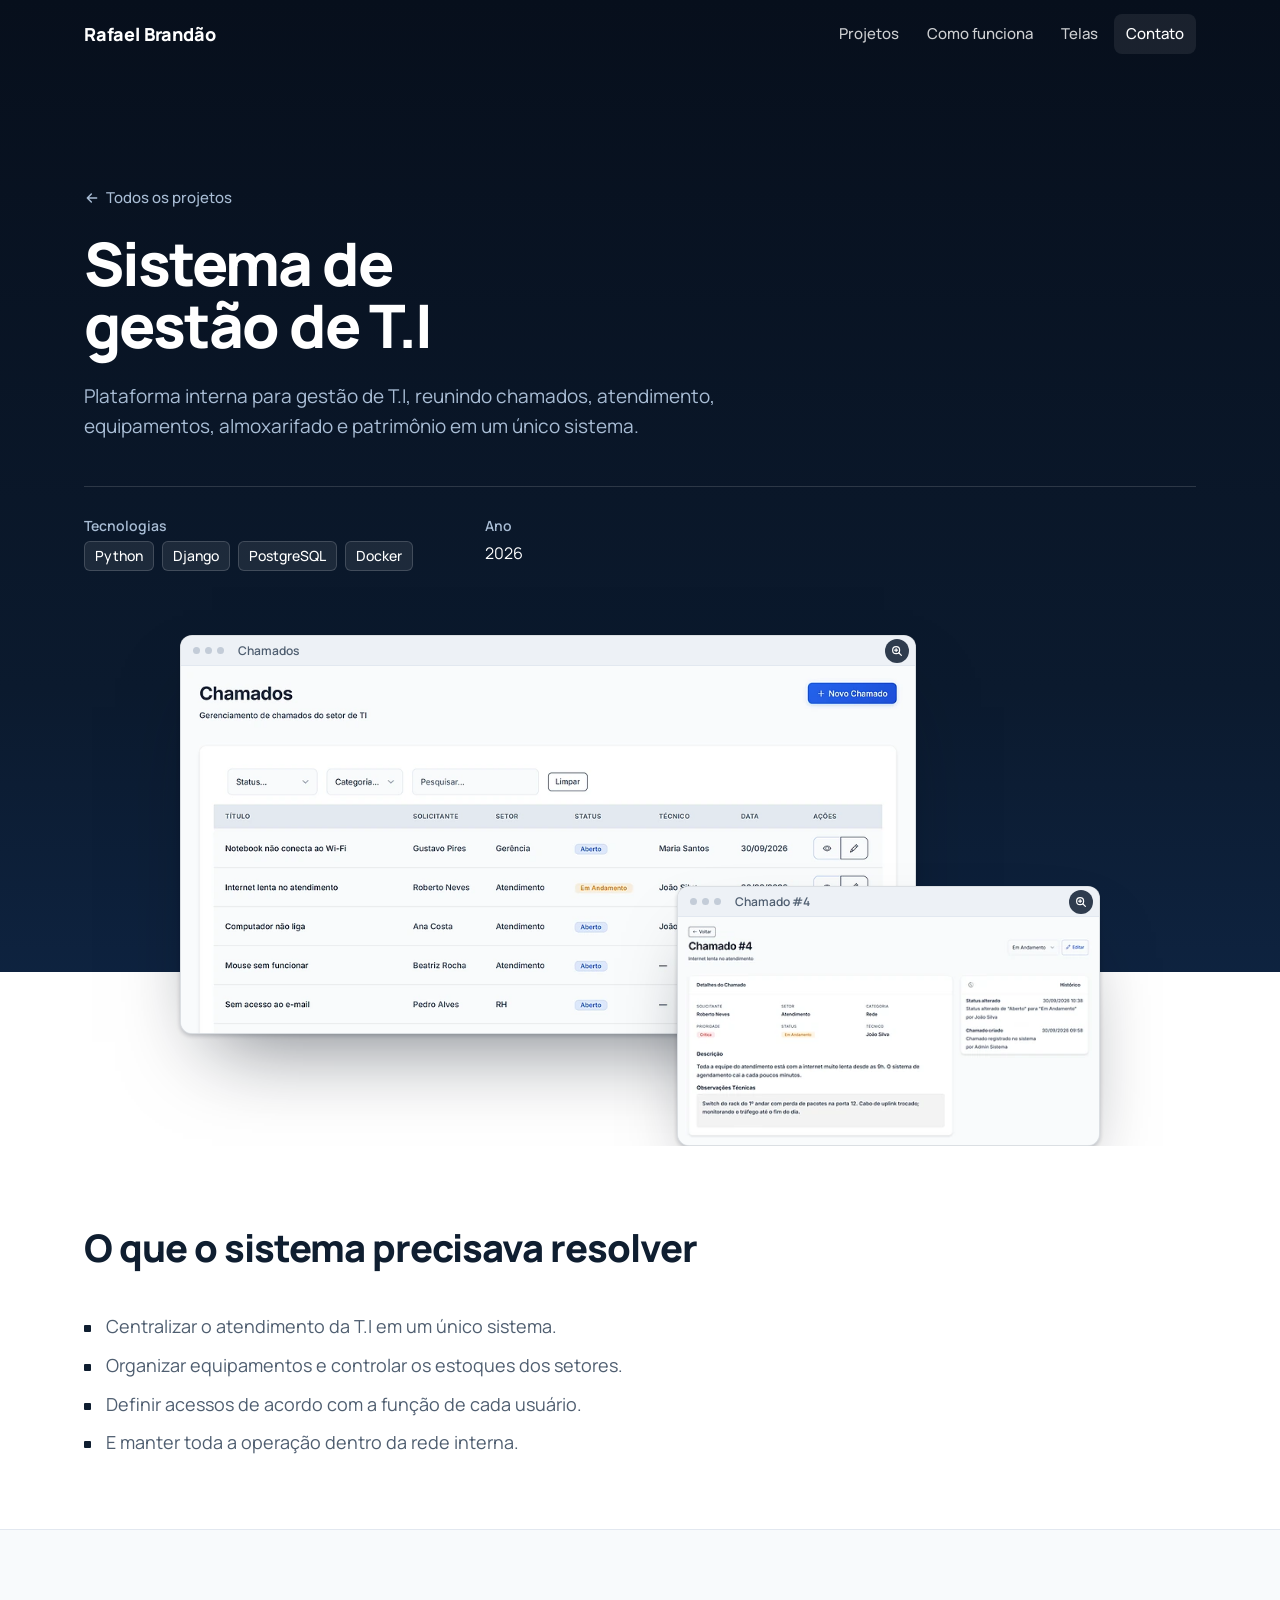
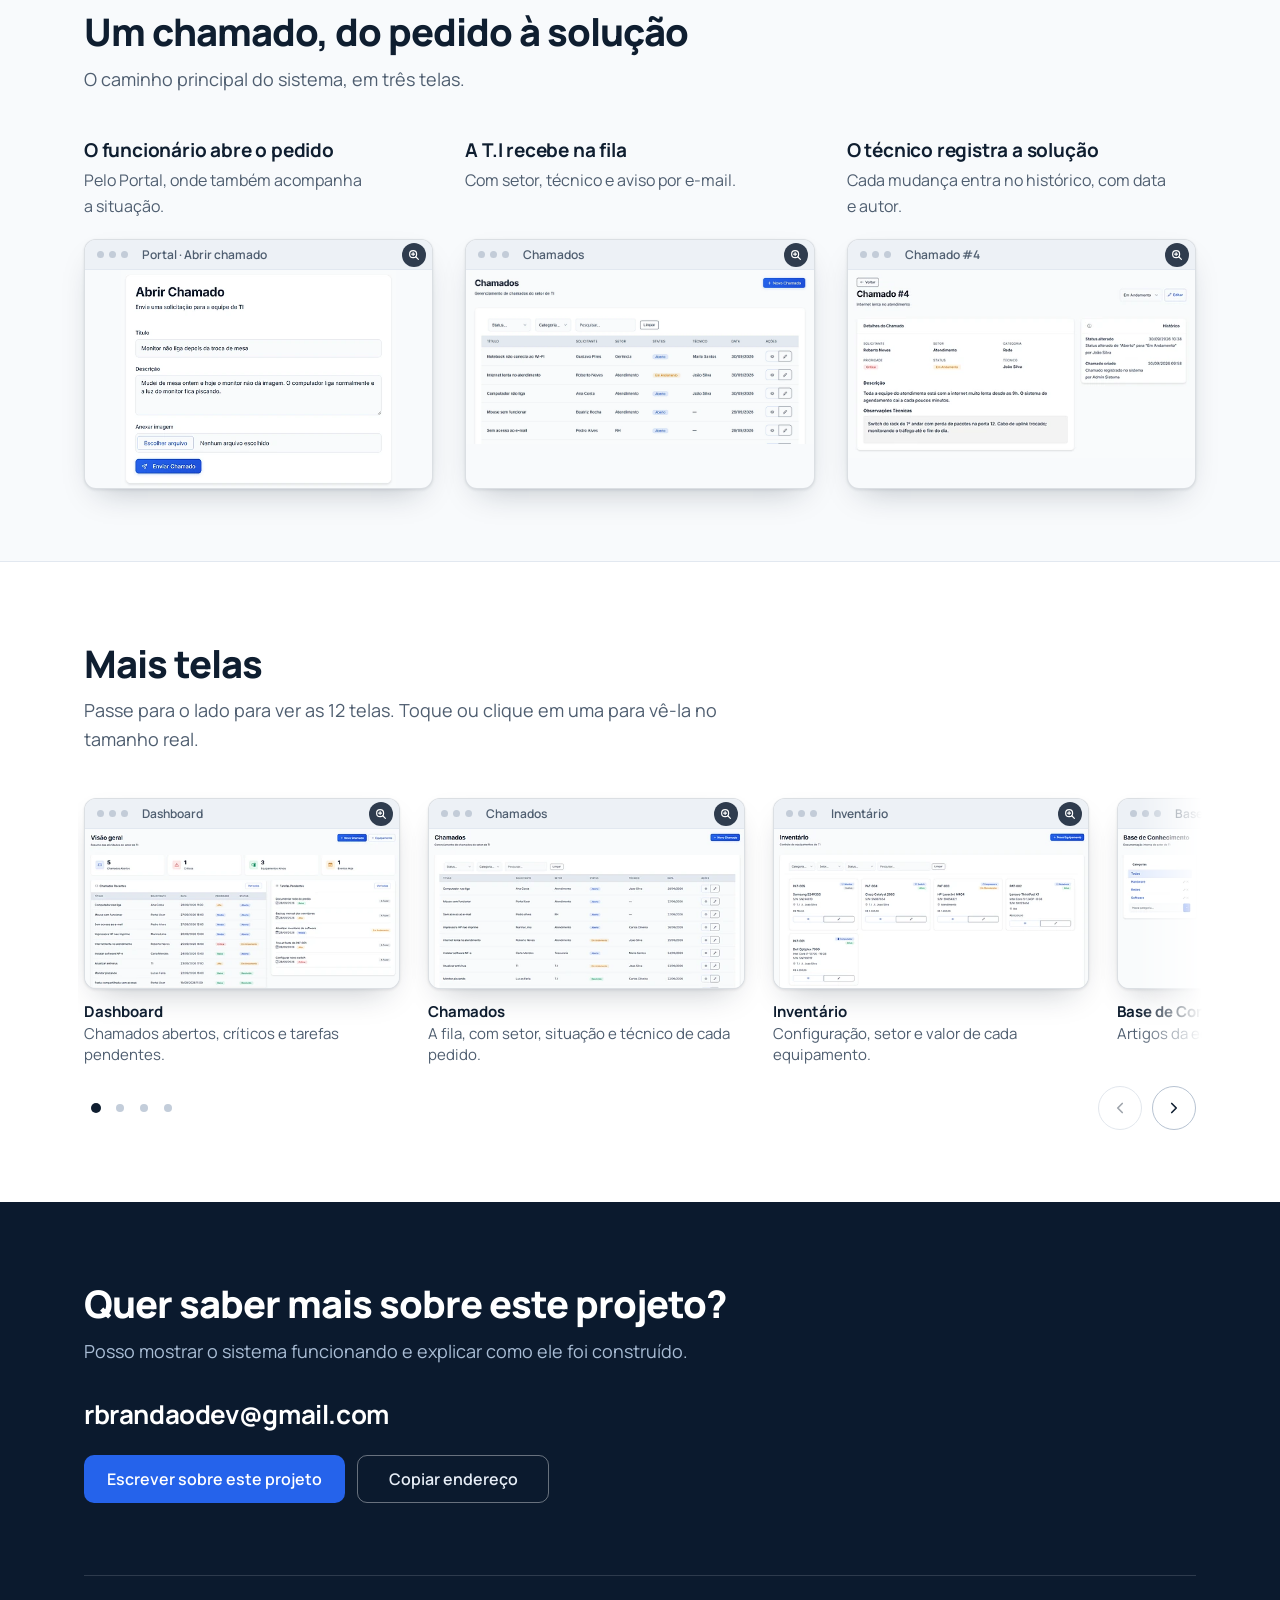
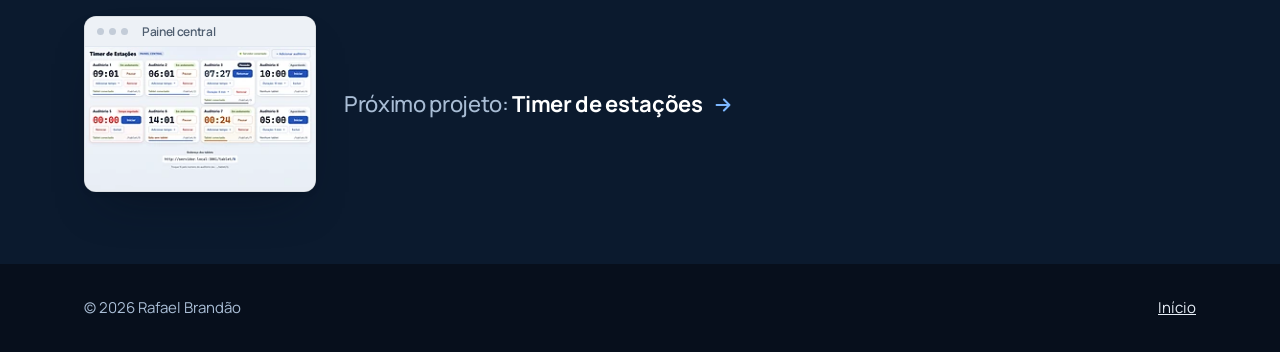
==== commit ece73973: "Remove as decisões técnicas e o tablet em outra aba Os três estudos de caso perdem a seção "Decisões" ====
--- a/projetos/sistema-gestao-ti.html
+++ b/projetos/sistema-gestao-ti.html
@@ -14,8 +14,8 @@
 <meta property="og:site_name" content="Rafael Brandão">
 <meta property="og:title" content="Sistema de gestão de T.I — Rafael Brandão">
 <meta property="og:description" content="Estudo de caso: sistema interno de gestão de T.I em Django, com chamados, inventário, almoxarifado e patrimônio.">
-<meta property="og:url" content="https://rbrafazin.github.io/portfolio/projetos/sistema-gestao-ti.html">
-<meta property="og:image" content="https://rbrafazin.github.io/portfolio/assets/img/compartilhar/sistema-gestao-ti.png">
+<meta property="og:url" content="https://rafaelbrandaodev.github.io/projetos/sistema-gestao-ti.html">
+<meta property="og:image" content="https://rafaelbrandaodev.github.io/assets/img/compartilhar/sistema-gestao-ti.png">
 <meta property="og:image:width" content="1200">
 <meta property="og:image:height" content="630">
 <meta property="og:image:alt" content="Fila de chamados do sistema de gestão de T.I, com o histórico de um chamado sobreposto">
@@ -40,7 +40,6 @@
       <a href="../index.html#projetos">Projetos</a>
       <a href="#fluxo">Como funciona</a>
       <a href="#telas">Telas</a>
-      <a href="#decisoes">Decisões</a>
       <a href="#contato">Contato</a>
     </nav>
   </div>
@@ -169,55 +168,11 @@
     </div>
   </section>
 
-  <section id="decisoes">
-    <div class="container">
-      <div class="titulo-sec">
-        <h2>Decisões técnicas</h2>
-        <p>O que não aparece nas telas, mas faz o sistema ser confiável.</p>
-      </div>
-      <ul class="decisoes-grade">
-        <li><span class="tema">Acesso</span>
-          <h3>Permissão por módulo, não por cargo</h3>
-          <p class="na-pratica">Cada pessoa vê e edita só os módulos liberados para ela.</p>
-          <p>Uma única função decide o acesso, checada na URL e de novo em cada tela.</p></li>
-        <li><span class="tema">Estoque</span>
-          <h3>Estoque sem condição de corrida</h3>
-          <p class="na-pratica">Duas saídas ao mesmo tempo não deixam o saldo errado.</p>
-          <p>Entradas, saídas e estornos passam por uma camada de serviço com <code>select_for_update</code>. O estorno lança a operação inversa em vez de apagar, e há testes de concorrência.</p></li>
-        <li><span class="tema">Rastreio</span>
-          <h3>Histórico de cada alteração</h3>
-          <p class="na-pratica">Dá para ver quem mudou o quê, e quando.</p>
-          <p>Chamados, equipamentos, produtos e bens guardam, a cada edição, os campos alterados, a data e o autor.</p></li>
-      </ul>
-      <details class="mais-decisoes">
-        <summary>Ver mais 4 decisões <svg width="16" height="16" viewBox="0 0 24 24" fill="none" stroke="currentColor" stroke-width="2.2" stroke-linecap="round" stroke-linejoin="round" aria-hidden="true"><path d="M6 9l6 6 6-6"/></svg></summary>
-        <ul class="decisoes-grade duas">
-          <li><span class="tema">Setores</span>
-            <h3>Dois setores, um modelo só</h3>
-            <p class="na-pratica">Um setor acompanha os dois almoxarifados; o outro vê só o seu.</p>
-            <p>Os dois usam as mesmas tabelas, separadas por um campo de setor, e as mesmas views, parametrizadas. O isolamento é assimétrico de propósito.</p></li>
-          <li><span class="tema">Patrimônio</span>
-            <h3>Inventário e patrimônio sempre iguais</h3>
-            <p class="na-pratica">Cadastrar um equipamento de T.I já cria o bem no patrimônio.</p>
-            <p>Um signal cria ou atualiza o bem correspondente e traduz o status entre os dois modelos. O número de patrimônio fica travado depois de criado.</p></li>
-          <li><span class="tema">Segurança</span>
-            <h3>Segurança nos detalhes</h3>
-            <p class="na-pratica">Login, planilhas e anexos não viram porta de entrada.</p>
-            <p>Bloqueio de força bruta por usuário e IP, CSV protegido contra fórmulas maliciosas, uploads validados e comprimidos, e dados passados ao JavaScript sem interpolação insegura.</p></li>
-          <li><span class="tema">Infraestrutura</span>
-            <h3>Funciona sem internet</h3>
-            <p class="na-pratica">O sistema roda inteiro na rede interna.</p>
-            <p>Fontes, bibliotecas de front-end e a geração de PDF ficam no próprio servidor. O deploy roda em Docker, com Gunicorn e Nginx.</p></li>
-        </ul>
-      </details>
-    </div>
-  </section>
-
   <section id="contato" class="fim escuro">
     <div class="container">
       <div class="titulo-sec">
         <h2>Quer saber mais sobre este projeto?</h2>
-        <p>Posso mostrar o sistema funcionando e explicar qualquer uma dessas decisões.</p>
+        <p>Posso mostrar o sistema funcionando e explicar como ele foi construído.</p>
       </div>
       <p class="email">rbrandaodev@gmail.com</p>
       <div class="acoes">
--- a/assets/css/estudo.css
+++ b/assets/css/estudo.css
@@ -54,34 +54,10 @@
   .passos > div{grid-row:auto;grid-template-rows:none}
 }
 
-/* ---------- decisões: as principais à vista, as outras recolhidas ---------- */
-.mais-decisoes summary{display:inline-flex;align-items:center;gap:8px;min-height:44px;margin-top:16px;font-weight:600;color:var(--acao);cursor:pointer;list-style:none}
-.mais-decisoes summary::-webkit-details-marker{display:none}
-.mais-decisoes summary:hover{color:var(--acao-forte);text-decoration:underline;text-underline-offset:4px}
-.mais-decisoes summary svg{transition:transform .2s}
-.mais-decisoes[open] summary svg{transform:rotate(180deg)}
-.mais-decisoes[open] summary{margin-bottom:8px}
-/* em grade: tema, título, o que a decisão garante em linguagem simples e, embaixo, o detalhe técnico */
-.decisoes-grade{list-style:none;display:grid;grid-template-columns:repeat(3,minmax(0,1fr));gap:40px 32px}
-.decisoes-grade.duas{grid-template-columns:repeat(2,minmax(0,1fr))}
-/* subgrid: tema, título, frase e detalhe ficam alinhados entre as colunas */
-.decisoes-grade li{display:grid;grid-row:span 4;grid-template-rows:subgrid;row-gap:0;align-content:start;padding-top:20px;border-top:2px solid var(--tinta)}
-.decisoes-grade .tema{justify-self:start;align-self:start;font-size:13px;font-weight:600;line-height:1.6;padding:2px 9px;border-radius:6px;background:var(--etiqueta-fundo);color:var(--etiqueta-tinta);margin-bottom:14px}
-.decisoes-grade h3{font-size:20px;font-weight:700;letter-spacing:-.015em;line-height:1.3;margin-bottom:10px}
-.decisoes-grade .na-pratica{color:var(--tinta);font-size:17px;font-weight:500;margin-bottom:10px}
-.decisoes-grade p{color:var(--texto-2);font-size:15px}
-.decisoes-grade code{font-family:ui-monospace,'Cascadia Code',Consolas,monospace;font-size:.88em;background:#EEF2F7;border-radius:4px;padding:1px 5px;color:var(--tinta)}
-.mais-decisoes .decisoes-grade{margin-top:24px}
-@media (max-width:880px){
-  .decisoes-grade,.decisoes-grade.duas{grid-template-columns:minmax(0,1fr);gap:32px}
-  .decisoes-grade li{grid-row:auto;grid-template-rows:none}
-}
-
 /* ---------- telas: miniaturas em grade; o clique abre cada uma no tamanho real ---------- */
 #telas{background:var(--fundo-suave);border-top:1px solid var(--borda)}
 /* com as telas logo depois do passo a passo (sistema de T.I), os fundos trocam para continuar alternando */
 #fluxo + #telas{background:var(--fundo);border-top:0}
-#telas + #decisoes{background:var(--fundo-suave);border-top:1px solid var(--borda)}
 .miniaturas{display:grid;grid-template-columns:repeat(3,minmax(0,1fr));gap:32px 28px}
 .miniaturas figcaption{margin-top:12px;font-size:15px;line-height:1.45;color:var(--texto-2)}
 .miniaturas figcaption b{display:block;color:var(--tinta);font-weight:700}
@@ -116,7 +92,6 @@
 .carrossel-setas button:disabled{opacity:.4;cursor:default}
 @media (max-width:880px){.carrossel-trilho.miniaturas{--por-vista:1.4;--vao:16px}}
 @media (prefers-reduced-motion:reduce){.carrossel-pontos button::before{transition:none}}
-@media (prefers-reduced-motion:reduce){.mais-decisoes summary svg{transition:none}}
 
 /* ---------- fim: contato sobre este projeto e o caminho para o próximo ---------- */
 .fim{background:var(--navy);color:var(--no-escuro)}
